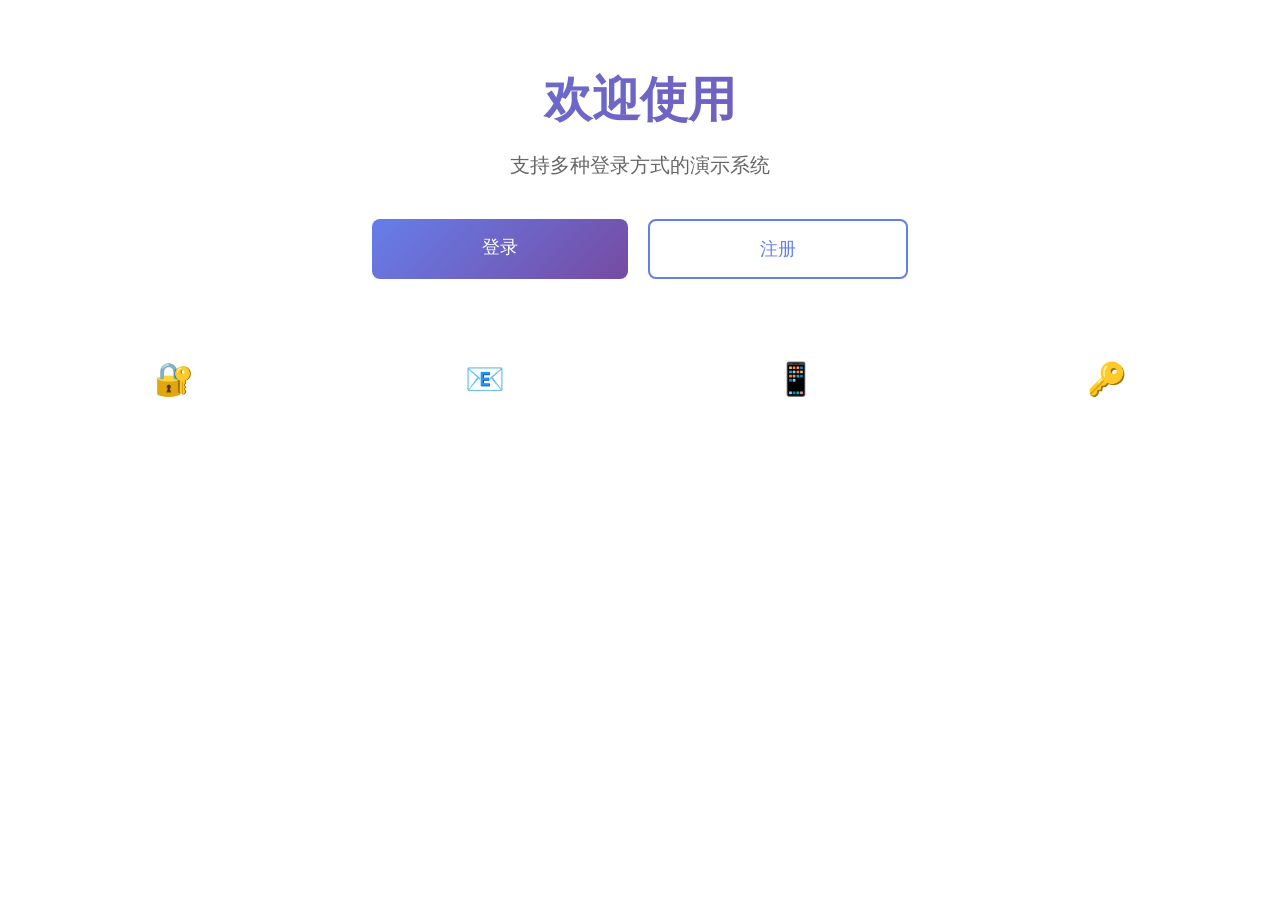
==== frontend/index.html @ c8722289 "refactor: 前端目录结构扁平化 将前端目录结构从嵌套结构简化为扁平化结构，便于开发和部署。  主要变更: - 将templates/下的HTML文件移至frontend根目录 - 将stati" ====
<!DOCTYPE html>
<html lang="zh-CN">
<head>
    <meta charset="UTF-8">
    <meta name="viewport" content="width=device-width, initial-scale=1.0">
    <title>登录演示系统</title>
    <link rel="stylesheet" href="/style.css">
    <style>
        .welcome-container {
            text-align: center;
            padding: 60px 20px;
        }

        .welcome-title {
            font-size: 48px;
            font-weight: bold;
            background: linear-gradient(135deg, #667eea 0%, #764ba2 100%);
            -webkit-background-clip: text;
            -webkit-text-fill-color: transparent;
            background-clip: text;
            margin-bottom: 20px;
        }

        .welcome-subtitle {
            font-size: 20px;
            color: #666;
            margin-bottom: 40px;
        }

        .action-buttons {
            display: flex;
            gap: 20px;
            justify-content: center;
            flex-wrap: wrap;
        }

        .action-btn {
            padding: 16px 48px;
            font-size: 18px;
            border-radius: 8px;
            text-decoration: none;
            transition: all 0.3s;
            min-width: 160px;
        }

        .btn-login {
            background: linear-gradient(135deg, #667eea 0%, #764ba2 100%);
            color: white;
        }

        .btn-login:hover {
            transform: translateY(-2px);
            box-shadow: 0 6px 20px rgba(102, 126, 234, 0.4);
        }

        .btn-register {
            background: white;
            color: #667eea;
            border: 2px solid #667eea;
        }

        .btn-register:hover {
            background: #f8f9ff;
        }

        .features {
            margin-top: 60px;
            display: grid;
            grid-template-columns: repeat(auto-fit, minmax(200px, 1fr));
            gap: 20px;
            text-align: center;
        }

        .feature-item {
            padding: 20px;
            background: rgba(255, 255, 255, 0.1);
            border-radius: 12px;
            border: 1px solid rgba(255, 255, 255, 0.2);
        }

        .feature-icon {
            font-size: 32px;
            margin-bottom: 10px;
        }

        .feature-title {
            font-weight: 600;
            color: white;
            margin-bottom: 8px;
        }

        .feature-desc {
            color: rgba(255, 255, 255, 0.8);
            font-size: 14px;
        }
    </style>
</head>
<body>
    <div class="container welcome-container">
        <div class="welcome-title">欢迎使用</div>
        <div class="welcome-subtitle">支持多种登录方式的演示系统</div>

        <div class="action-buttons">
            <a href="/login.html" class="action-btn btn-login">登录</a>
            <a href="/register.html" class="action-btn btn-register">注册</a>
        </div>

        <div class="features">
            <div class="feature-item">
                <div class="feature-icon">🔐</div>
                <div class="feature-title">密码登录</div>
                <div class="feature-desc">支持用户名/邮箱登录</div>
            </div>
            <div class="feature-item">
                <div class="feature-icon">📧</div>
                <div class="feature-title">邮箱登录</div>
                <div class="feature-desc">验证码快速登录</div>
            </div>
            <div class="feature-item">
                <div class="feature-icon">📱</div>
                <div class="feature-title">手机登录</div>
                <div class="feature-desc">短信验证码登录</div>
            </div>
            <div class="feature-item">
                <div class="feature-icon">🔑</div>
                <div class="feature-title">第三方登录</div>
                <div class="feature-desc">GitHub/Google/微信等</div>
            </div>
        </div>
    </div>
</body>
</html>
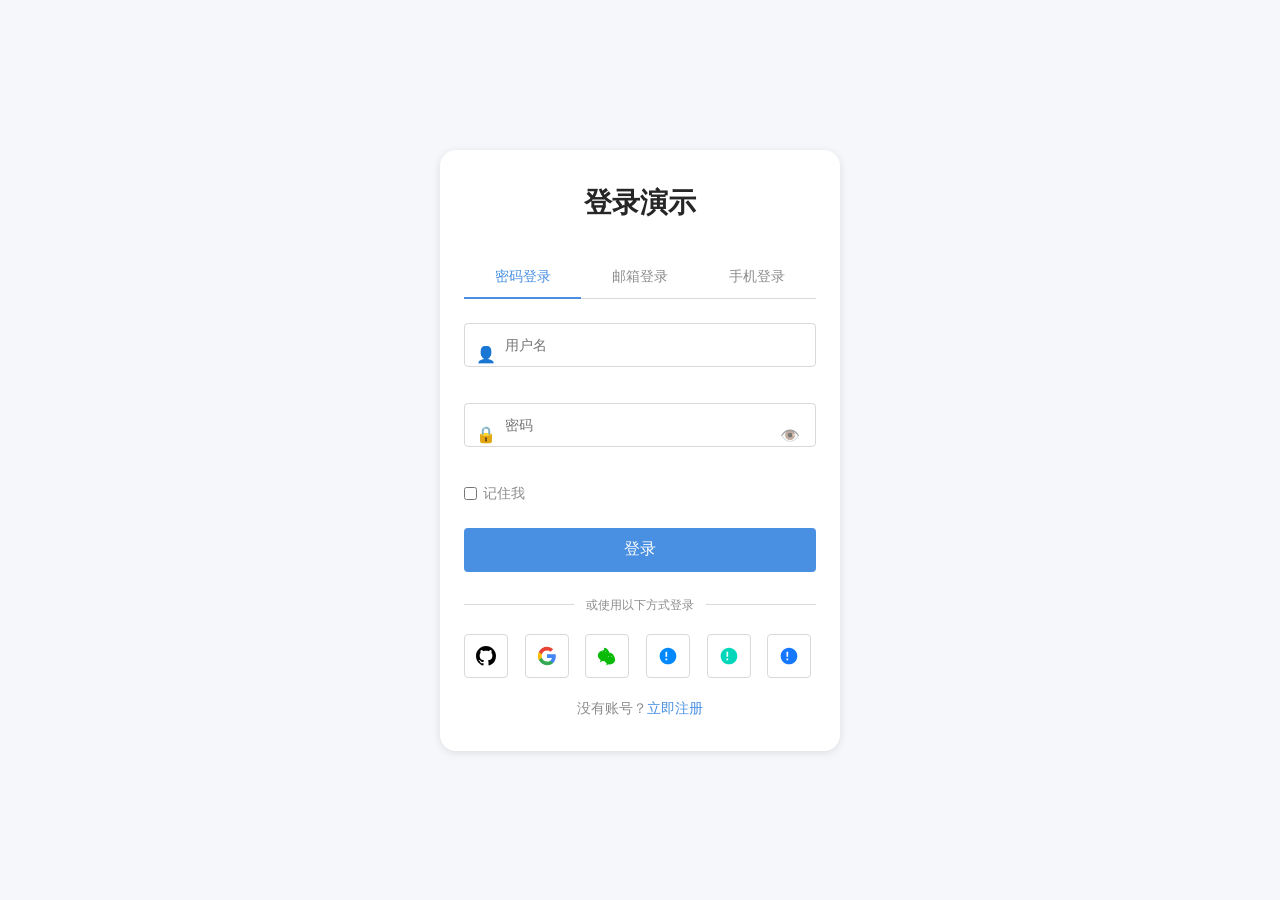
==== commit c24f9875: "feat: 完成前端登录页面实现 - 创建单页应用架构，支持登录/注册/用户中心视图切换 - 实现密码登录、邮箱验证码登录、手机验证码登录 - 支持6种OAuth第三方登录（GitHub/Google" ====
--- a/frontend/index.html
+++ b/frontend/index.html
@@ -2,131 +2,203 @@
 <html lang="zh-CN">
 <head>
     <meta charset="UTF-8">
-    <meta name="viewport" content="width=device-width, initial-scale=1.0">
-    <title>登录演示系统</title>
-    <link rel="stylesheet" href="/style.css">
-    <style>
-        .welcome-container {
-            text-align: center;
-            padding: 60px 20px;
-        }
-
-        .welcome-title {
-            font-size: 48px;
-            font-weight: bold;
-            background: linear-gradient(135deg, #667eea 0%, #764ba2 100%);
-            -webkit-background-clip: text;
-            -webkit-text-fill-color: transparent;
-            background-clip: text;
-            margin-bottom: 20px;
-        }
-
-        .welcome-subtitle {
-            font-size: 20px;
-            color: #666;
-            margin-bottom: 40px;
-        }
-
-        .action-buttons {
-            display: flex;
-            gap: 20px;
-            justify-content: center;
-            flex-wrap: wrap;
-        }
-
-        .action-btn {
-            padding: 16px 48px;
-            font-size: 18px;
-            border-radius: 8px;
-            text-decoration: none;
-            transition: all 0.3s;
-            min-width: 160px;
-        }
-
-        .btn-login {
-            background: linear-gradient(135deg, #667eea 0%, #764ba2 100%);
-            color: white;
-        }
-
-        .btn-login:hover {
-            transform: translateY(-2px);
-            box-shadow: 0 6px 20px rgba(102, 126, 234, 0.4);
-        }
-
-        .btn-register {
-            background: white;
-            color: #667eea;
-            border: 2px solid #667eea;
-        }
-
-        .btn-register:hover {
-            background: #f8f9ff;
-        }
-
-        .features {
-            margin-top: 60px;
-            display: grid;
-            grid-template-columns: repeat(auto-fit, minmax(200px, 1fr));
-            gap: 20px;
-            text-align: center;
-        }
-
-        .feature-item {
-            padding: 20px;
-            background: rgba(255, 255, 255, 0.1);
-            border-radius: 12px;
-            border: 1px solid rgba(255, 255, 255, 0.2);
-        }
-
-        .feature-icon {
-            font-size: 32px;
-            margin-bottom: 10px;
-        }
-
-        .feature-title {
-            font-weight: 600;
-            color: white;
-            margin-bottom: 8px;
-        }
-
-        .feature-desc {
-            color: rgba(255, 255, 255, 0.8);
-            font-size: 14px;
-        }
-    </style>
+    <meta name="viewport" content="width=device-width, initial-scale=1.0, maximum-scale=1.0, user-scalable=no">
+    <title>登录演示 - Login Demo</title>
+    <link rel="stylesheet" href="css/style.css">
 </head>
 <body>
-    <div class="container welcome-container">
-        <div class="welcome-title">欢迎使用</div>
-        <div class="welcome-subtitle">支持多种登录方式的演示系统</div>
-
-        <div class="action-buttons">
-            <a href="/login.html" class="action-btn btn-login">登录</a>
-            <a href="/register.html" class="action-btn btn-register">注册</a>
+    <div class="app-container">
+        <!-- 未登录视图 -->
+        <div id="auth-view" class="view active">
+            <div class="auth-card">
+                <h1 class="app-title">登录演示</h1>
+
+                <!-- 登录表单 -->
+                <div id="login-form" class="form-container">
+                    <!-- 标签页导航 -->
+                    <div class="tab-nav">
+                        <button class="tab-btn active" data-tab="password">密码登录</button>
+                        <button class="tab-btn" data-tab="email">邮箱登录</button>
+                        <button class="tab-btn" data-tab="phone">手机登录</button>
+                    </div>
+
+                    <!-- 密码登录表单 -->
+                    <div class="tab-content active" data-tab="password">
+                        <div class="input-group">
+                            <span class="input-icon">👤</span>
+                            <input type="text" id="login-username" placeholder="用户名" autocomplete="username">
+                            <span class="error-message"></span>
+                        </div>
+                        <div class="input-group">
+                            <span class="input-icon">🔒</span>
+                            <input type="password" id="login-password" placeholder="密码" autocomplete="current-password">
+                            <button type="button" class="toggle-password" tabindex="-1">👁️</button>
+                            <span class="error-message"></span>
+                        </div>
+                        <div class="form-options">
+                            <label class="checkbox">
+                                <input type="checkbox" id="remember-me">
+                                <span>记住我</span>
+                            </label>
+                        </div>
+                        <button type="button" id="btn-login-password" class="btn-primary">登录</button>
+                    </div>
+
+                    <!-- 邮箱验证码登录 -->
+                    <div class="tab-content" data-tab="email">
+                        <div class="input-group">
+                            <span class="input-icon">📧</span>
+                            <input type="email" id="login-email" placeholder="邮箱地址" autocomplete="email">
+                            <span class="error-message"></span>
+                        </div>
+                        <div class="input-group">
+                            <span class="input-icon">🔢</span>
+                            <input type="text" id="login-email-code" placeholder="验证码" maxlength="6">
+                            <button type="button" id="btn-send-email" class="btn-code">发送验证码</button>
+                            <span class="error-message"></span>
+                        </div>
+                        <button type="button" id="btn-login-email" class="btn-primary">登录</button>
+                    </div>
+
+                    <!-- 手机验证码登录 -->
+                    <div class="tab-content" data-tab="phone">
+                        <div class="input-group">
+                            <span class="input-icon">📱</span>
+                            <input type="tel" id="login-phone" placeholder="手机号" maxlength="11" autocomplete="tel">
+                            <span class="error-message"></span>
+                        </div>
+                        <div class="input-group">
+                            <span class="input-icon">🔢</span>
+                            <input type="text" id="login-phone-code" placeholder="验证码" maxlength="6">
+                            <button type="button" id="btn-send-sms" class="btn-code">发送验证码</button>
+                            <span class="error-message"></span>
+                        </div>
+                        <button type="button" id="btn-login-phone" class="btn-primary">登录</button>
+                    </div>
+
+                    <!-- OAuth登录 -->
+                    <div class="oauth-section">
+                        <div class="divider">
+                            <span>或使用以下方式登录</span>
+                        </div>
+                        <div class="oauth-buttons">
+                            <button class="oauth-btn" data-provider="github" title="GitHub">
+                                <svg viewBox="0 0 24 24" width="24" height="24"><path d="M12 0C5.37 0 0 5.37 0 12c0 5.31 3.435 9.795 8.205 11.385.6.105.825-.255.825-.57 0-.285-.015-1.23-.015-2.235-3.015.555-3.795-.735-4.035-1.41-.135-.345-.72-1.41-1.23-1.695-.42-.225-1.02-.78-.015-.795.945-.015 1.62.87 1.845 1.23 1.08 1.815 2.805 1.305 3.495.99.105-.78.42-1.305.765-1.605-2.67-.3-5.46-1.335-5.46-5.925 0-1.305.465-2.385 1.23-3.225-.12-.3-.54-1.53.12-3.18 0 0 1.005-.315 3.3 1.23.96-.27 1.98-.405 3-.405s2.04.135 3 .405c2.295-1.56 3.3-1.23 3.3-1.23.66 1.65.24 2.88.12 3.18.765.84 1.23 1.905 1.23 3.225 0 4.605-2.805 5.625-5.475 5.925.435.375.81 1.095.81 2.22 0 1.605-.015 2.895-.015 3.285 0 .315.225.69.825.57A12.02 12.02 0 0024 12c0-6.63-5.37-12-12-12z"/></svg>
+                            </button>
+                            <button class="oauth-btn" data-provider="google" title="Google">
+                                <svg viewBox="0 0 24 24" width="24" height="24"><path d="M22.56 12.25c0-.78-.07-1.53-.2-2.25H12v4.26h5.92c-.26 1.37-1.04 2.53-2.21 3.31v2.77h3.57c2.08-1.92 3.28-4.74 3.28-8.09z" fill="#4285F4"/><path d="M12 23c2.97 0 5.46-.98 7.28-2.66l-3.57-2.77c-.98.66-2.23 1.06-3.71 1.06-2.86 0-5.29-1.93-6.16-4.53H2.18v2.84C3.99 20.53 7.7 23 12 23z" fill="#34A853"/><path d="M5.84 14.09c-.22-.66-.35-1.36-.35-2.09s.13-1.43.35-2.09V7.07H2.18C1.43 8.55 1 10.22 1 12s.43 3.45 1.18 4.93l2.85-2.22.81-.62z" fill="#FBBC05"/><path d="M12 5.38c1.62 0 3.06.56 4.21 1.64l3.15-3.15C17.45 2.09 14.97 1 12 1 7.7 1 3.99 3.47 2.18 7.07l3.66 2.84c.87-2.6 3.3-4.53 6.16-4.53z" fill="#EA4335"/></svg>
+                            </button>
+                            <button class="oauth-btn" data-provider="wechat" title="微信">
+                                <svg viewBox="0 0 24 24" width="24" height="24"><path d="M8.5 5c-4.14 0-7.5 2.91-7.5 6.5 0 2.21 1.34 4.15 3.37 5.38l-.87 2.62 2.99-1.57c.64.16 1.31.27 2.01.27 4.14 0 7.5-2.91 7.5-6.5S12.64 2 8.5 2v3z" fill="#09BB07"/><path d="M15.5 11c-3.59 0-6.5 2.46-6.5 5.5 0 1.82 1.1 3.42 2.75 4.46l-.75 2.29 2.59-1.36c.55.14 1.13.24 1.74.24 3.59 0 6.5-2.46 6.5-5.5S19.09 8 15.5 8v3z" fill="#09BB07"/><circle cx="6.5" cy="6.5" r="0.5" fill="#fff"/><circle cx="10.5" cy="6.5" r="0.5" fill="#fff"/><circle cx="13.5" cy="12.5" r="0.5" fill="#fff"/><circle cx="17.5" cy="12.5" r="0.5" fill="#fff"/></svg>
+                            </button>
+                            <button class="oauth-btn" data-provider="dingtalk" title="钉钉">
+                                <svg viewBox="0 0 24 24" width="24" height="24"><path d="M12 2C6.48 2 2 6.48 2 12s4.48 10 10 10 10-4.48 10-10S17.52 2 12 2zm-1 15h-2v-2h2v2zm0-4h-2V7h2v6z" fill="#0089FF"/></svg>
+                            </button>
+                            <button class="oauth-btn" data-provider="feishu" title="飞书">
+                                <svg viewBox="0 0 24 24" width="24" height="24"><path d="M12 2C6.48 2 2 6.48 2 12s4.48 10 10 10 10-4.48 10-10S17.52 2 12 2zm-1 15h-2v-2h2v2zm0-4h-2V7h2v6z" fill="#00D6B9"/></svg>
+                            </button>
+                            <button class="oauth-btn" data-provider="alipay" title="支付宝">
+                                <svg viewBox="0 0 24 24" width="24" height="24"><path d="M12 2C6.48 2 2 6.48 2 12s4.48 10 10 10 10-4.48 10-10S17.52 2 12 2zm-1 15h-2v-2h2v2zm0-4h-2V7h2v6z" fill="#1677FF"/></svg>
+                            </button>
+                        </div>
+                    </div>
+
+                    <!-- 注册链接 -->
+                    <div class="register-link">
+                        没有账号？<a href="#" id="link-to-register">立即注册</a>
+                    </div>
+                </div>
+
+                <!-- 注册表单 -->
+                <div id="register-form" class="form-container hidden">
+                    <h2 class="form-title">注册账号</h2>
+
+                    <div class="input-group">
+                        <span class="input-icon">👤</span>
+                        <input type="text" id="reg-username" placeholder="用户名 *" autocomplete="username">
+                        <span class="error-message"></span>
+                    </div>
+                    <div class="input-group">
+                        <span class="input-icon">🔒</span>
+                        <input type="password" id="reg-password" placeholder="密码 *" autocomplete="new-password">
+                        <button type="button" class="toggle-password" tabindex="-1">👁️</button>
+                        <span class="error-message"></span>
+                        <div class="password-strength"></div>
+                    </div>
+                    <div class="input-group">
+                        <span class="input-icon">🔒</span>
+                        <input type="password" id="reg-confirm-password" placeholder="确认密码 *" autocomplete="new-password">
+                        <button type="button" class="toggle-password" tabindex="-1">👁️</button>
+                        <span class="error-message"></span>
+                    </div>
+                    <div class="input-group">
+                        <span class="input-icon">📧</span>
+                        <input type="email" id="reg-email" placeholder="邮箱（可选）" autocomplete="email">
+                        <span class="error-message"></span>
+                    </div>
+                    <div class="input-group">
+                        <span class="input-icon">📱</span>
+                        <input type="tel" id="reg-phone" placeholder="手机号（可选）" maxlength="11" autocomplete="tel">
+                        <span class="error-message"></span>
+                    </div>
+                    <div class="input-group">
+                        <span class="input-icon">✏️</span>
+                        <input type="text" id="reg-nickname" placeholder="昵称（可选）" autocomplete="nickname">
+                        <span class="error-message"></span>
+                    </div>
+
+                    <button type="button" id="btn-register" class="btn-primary">注册</button>
+
+                    <div class="back-link">
+                        已有账号？<a href="#" id="link-to-login">返回登录</a>
+                    </div>
+                </div>
+            </div>
         </div>
 
-        <div class="features">
-            <div class="feature-item">
-                <div class="feature-icon">🔐</div>
-                <div class="feature-title">密码登录</div>
-                <div class="feature-desc">支持用户名/邮箱登录</div>
-            </div>
-            <div class="feature-item">
-                <div class="feature-icon">📧</div>
-                <div class="feature-title">邮箱登录</div>
-                <div class="feature-desc">验证码快速登录</div>
-            </div>
-            <div class="feature-item">
-                <div class="feature-icon">📱</div>
-                <div class="feature-title">手机登录</div>
-                <div class="feature-desc">短信验证码登录</div>
-            </div>
-            <div class="feature-item">
-                <div class="feature-icon">🔑</div>
-                <div class="feature-title">第三方登录</div>
-                <div class="feature-desc">GitHub/Google/微信等</div>
+        <!-- 登录后视图 -->
+        <div id="user-view" class="view">
+            <nav class="navbar">
+                <div class="nav-brand">登录演示</div>
+                <div class="nav-actions">
+                    <img id="nav-avatar" src="data:image/svg+xml,%3Csvg xmlns='http://www.w3.org/2000/svg' viewBox='0 0 24 24'%3E%3Ccircle cx='12' cy='8' r='4' fill='%23ccc'/%3E%3Cpath d='M12 14c-4.42 0-8 1.79-8 4v2h16v-2c0-2.21-3.58-4-8-4z' fill='%23ccc'/%3E%3C/svg%3E" alt="头像" class="nav-avatar">
+                    <button id="btn-logout" class="btn-logout">退出</button>
+                </div>
+            </nav>
+
+            <div class="user-card">
+                <div class="user-header">
+                    <img id="user-avatar" src="data:image/svg+xml,%3Csvg xmlns='http://www.w3.org/2000/svg' viewBox='0 0 24 24'%3E%3Ccircle cx='12' cy='8' r='4' fill='%23ccc'/%3E%3Cpath d='M12 14c-4.42 0-8 1.79-8 4v2h16v-2c0-2.21-3.58-4-8-4z' fill='%23ccc'/%3E%3C/svg%3E" alt="头像" class="user-avatar">
+                    <div class="user-info">
+                        <h2 id="user-nickname">--</h2>
+                        <p id="user-username">@username</p>
+                    </div>
+                </div>
+                <div class="user-details">
+                    <div class="detail-item">
+                        <span class="detail-label">邮箱</span>
+                        <span id="user-email" class="detail-value">--</span>
+                    </div>
+                    <div class="detail-item">
+                        <span class="detail-label">手机号</span>
+                        <span id="user-phone" class="detail-value">--</span>
+                    </div>
+                    <div class="detail-item">
+                        <span class="detail-label">注册时间</span>
+                        <span id="user-created" class="detail-value">--</span>
+                    </div>
+                </div>
             </div>
         </div>
     </div>
+
+    <!-- Toast容器 -->
+    <div id="toast-container"></div>
+
+    <script src="js/config.js"></script>
+    <script src="js/utils.js"></script>
+    <script src="js/auth.js"></script>
+    <script src="js/user.js"></script>
+    <script src="js/main.js"></script>
 </body>
 </html>
--- a/frontend/css/style.css
+++ b/frontend/css/style.css
@@ -0,0 +1,637 @@
+/* 全局样式 */
+* {
+    margin: 0;
+    padding: 0;
+    box-sizing: border-box;
+}
+
+:root {
+    --bg-color: #f5f7fa;
+    --card-bg: #ffffff;
+    --primary-color: #4a90e2;
+    --primary-hover: #357abd;
+    --success-color: #52c41a;
+    --error-color: #f5222d;
+    --text-primary: #262626;
+    --text-secondary: #8c8c8c;
+    --border-color: #d9d9d9;
+    --shadow: 0 2px 8px rgba(0, 0, 0, 0.1);
+    --radius: 4px;
+    --card-radius: 16px;
+}
+
+body {
+    font-family: -apple-system, BlinkMacSystemFont, 'Segoe UI', 'PingFang SC', 'Hiragino Sans GB',
+        'Microsoft YaHei', 'Helvetica Neue', Helvetica, Arial, sans-serif;
+    background-color: var(--bg-color);
+    color: var(--text-primary);
+    min-height: 100vh;
+    line-height: 1.5;
+}
+
+/* 视图切换 */
+.view {
+    display: none;
+    opacity: 0;
+    transition: opacity 0.3s ease;
+}
+
+.view.active {
+    display: block;
+    opacity: 1;
+}
+
+/* 应用容器 */
+.app-container {
+    min-height: 100vh;
+    display: flex;
+    flex-direction: column;
+}
+
+/* 认证视图 */
+#auth-view {
+    display: flex;
+    align-items: center;
+    justify-content: center;
+    padding: 20px;
+    min-height: 100vh;
+}
+
+/* 认证卡片 */
+.auth-card {
+    background: var(--card-bg);
+    border-radius: var(--card-radius);
+    box-shadow: var(--shadow);
+    width: 100%;
+    max-width: 400px;
+    padding: 32px 24px;
+}
+
+.app-title {
+    text-align: center;
+    font-size: 28px;
+    font-weight: 600;
+    margin-bottom: 32px;
+    color: var(--text-primary);
+}
+
+/* 表单容器 */
+.form-container {
+    animation: fadeIn 0.3s ease;
+}
+
+@keyframes fadeIn {
+    from {
+        opacity: 0;
+        transform: translateY(-10px);
+    }
+    to {
+        opacity: 1;
+        transform: translateY(0);
+    }
+}
+
+.form-container.hidden {
+    display: none;
+}
+
+.form-title {
+    font-size: 20px;
+    font-weight: 600;
+    margin-bottom: 24px;
+    color: var(--text-primary);
+}
+
+/* 标签页导航 */
+.tab-nav {
+    display: flex;
+    border-bottom: 1px solid var(--border-color);
+    margin-bottom: 24px;
+}
+
+.tab-btn {
+    flex: 1;
+    padding: 12px 16px;
+    background: none;
+    border: none;
+    cursor: pointer;
+    font-size: 14px;
+    color: var(--text-secondary);
+    position: relative;
+    transition: color 0.2s ease;
+}
+
+.tab-btn:hover {
+    color: var(--primary-color);
+}
+
+.tab-btn.active {
+    color: var(--primary-color);
+    font-weight: 500;
+}
+
+.tab-btn.active::after {
+    content: '';
+    position: absolute;
+    bottom: -1px;
+    left: 0;
+    right: 0;
+    height: 2px;
+    background: var(--primary-color);
+}
+
+/* 标签页内容 */
+.tab-content {
+    display: none;
+}
+
+.tab-content.active {
+    display: block;
+}
+
+/* 输入框组 */
+.input-group {
+    position: relative;
+    margin-bottom: 16px;
+}
+
+.input-icon {
+    position: absolute;
+    left: 12px;
+    top: 50%;
+    transform: translateY(-50%);
+    font-size: 16px;
+    z-index: 1;
+}
+
+.input-group input {
+    width: 100%;
+    height: 44px;
+    padding: 0 40px 0 40px;
+    border: 1px solid var(--border-color);
+    border-radius: var(--radius);
+    font-size: 14px;
+    transition: border-color 0.2s ease;
+    outline: none;
+}
+
+.input-group input:focus {
+    border-color: var(--primary-color);
+}
+
+.input-group input.error {
+    border-color: var(--error-color);
+}
+
+.error-message {
+    display: block;
+    font-size: 12px;
+    color: var(--error-color);
+    margin-top: 4px;
+    min-height: 16px;
+}
+
+.toggle-password {
+    position: absolute;
+    right: 12px;
+    top: 50%;
+    transform: translateY(-50%);
+    background: none;
+    border: none;
+    cursor: pointer;
+    font-size: 16px;
+    padding: 4px;
+    opacity: 0.6;
+    transition: opacity 0.2s ease;
+}
+
+.toggle-password:hover {
+    opacity: 1;
+}
+
+.btn-code {
+    position: absolute;
+    right: 4px;
+    top: 50%;
+    transform: translateY(-50%);
+    background: none;
+    border: 1px solid var(--primary-color);
+    color: var(--primary-color);
+    padding: 6px 12px;
+    border-radius: var(--radius);
+    font-size: 12px;
+    cursor: pointer;
+    transition: all 0.2s ease;
+}
+
+.btn-code:hover:not(:disabled) {
+    background: var(--primary-color);
+    color: white;
+}
+
+.btn-code:disabled {
+    border-color: var(--border-color);
+    color: var(--text-secondary);
+    cursor: not-allowed;
+}
+
+/* 表单选项 */
+.form-options {
+    display: flex;
+    justify-content: space-between;
+    align-items: center;
+    margin-bottom: 16px;
+}
+
+.checkbox {
+    display: flex;
+    align-items: center;
+    cursor: pointer;
+    font-size: 14px;
+    color: var(--text-secondary);
+}
+
+.checkbox input {
+    margin-right: 6px;
+    cursor: pointer;
+}
+
+/* 密码强度 */
+.password-strength {
+    margin-top: 4px;
+    height: 4px;
+    background: var(--border-color);
+    border-radius: 2px;
+    overflow: hidden;
+}
+
+.password-strength.weak {
+    background: linear-gradient(to right, var(--error-color) 33%, var(--border-color) 33%);
+}
+
+.password-strength.medium {
+    background: linear-gradient(to right, var(--error-color) 33%, #faad14 33%, #faad14 66%, var(--border-color) 66%);
+}
+
+.password-strength.strong {
+    background: var(--success-color);
+}
+
+/* 按钮 */
+.btn-primary {
+    width: 100%;
+    height: 44px;
+    background: var(--primary-color);
+    color: white;
+    border: none;
+    border-radius: var(--radius);
+    font-size: 16px;
+    font-weight: 500;
+    cursor: pointer;
+    transition: background-color 0.2s ease;
+    margin-top: 8px;
+}
+
+.btn-primary:hover:not(:disabled) {
+    background: var(--primary-hover);
+}
+
+.btn-primary:disabled {
+    background: var(--border-color);
+    cursor: not-allowed;
+}
+
+/* OAuth登录 */
+.oauth-section {
+    margin-top: 24px;
+}
+
+.divider {
+    display: flex;
+    align-items: center;
+    margin: 20px 0;
+}
+
+.divider::before,
+.divider::after {
+    content: '';
+    flex: 1;
+    height: 1px;
+    background: var(--border-color);
+}
+
+.divider span {
+    padding: 0 12px;
+    font-size: 12px;
+    color: var(--text-secondary);
+}
+
+.oauth-buttons {
+    display: grid;
+    grid-template-columns: repeat(6, 1fr);
+    gap: 12px;
+}
+
+.oauth-btn {
+    width: 44px;
+    height: 44px;
+    border: 1px solid var(--border-color);
+    border-radius: var(--radius);
+    background: white;
+    cursor: pointer;
+    display: flex;
+    align-items: center;
+    justify-content: center;
+    transition: all 0.2s ease;
+}
+
+.oauth-btn:hover {
+    border-color: var(--primary-color);
+    transform: translateY(-2px);
+}
+
+.oauth-btn svg {
+    width: 20px;
+    height: 20px;
+}
+
+/* 注册链接 */
+.register-link,
+.back-link {
+    text-align: center;
+    margin-top: 20px;
+    font-size: 14px;
+    color: var(--text-secondary);
+}
+
+.register-link a,
+.back-link a {
+    color: var(--primary-color);
+    text-decoration: none;
+}
+
+.register-link a:hover,
+.back-link a:hover {
+    text-decoration: underline;
+}
+
+/* 用户视图 */
+#user-view {
+    display: none;
+    min-height: 100vh;
+    background: var(--bg-color);
+}
+
+#user-view.active {
+    display: block;
+}
+
+/* 导航栏 */
+.navbar {
+    background: var(--card-bg);
+    box-shadow: 0 2px 4px rgba(0, 0, 0, 0.05);
+    padding: 16px 24px;
+    display: flex;
+    justify-content: space-between;
+    align-items: center;
+}
+
+.nav-brand {
+    font-size: 18px;
+    font-weight: 600;
+    color: var(--text-primary);
+}
+
+.nav-actions {
+    display: flex;
+    align-items: center;
+    gap: 16px;
+}
+
+.nav-avatar {
+    width: 36px;
+    height: 36px;
+    border-radius: 50%;
+    object-fit: cover;
+}
+
+.btn-logout {
+    padding: 8px 16px;
+    background: none;
+    border: 1px solid var(--border-color);
+    border-radius: var(--radius);
+    color: var(--text-secondary);
+    font-size: 14px;
+    cursor: pointer;
+    transition: all 0.2s ease;
+}
+
+.btn-logout:hover {
+    border-color: var(--error-color);
+    color: var(--error-color);
+}
+
+/* 用户卡片 */
+.user-card {
+    max-width: 500px;
+    margin: 40px auto;
+    background: var(--card-bg);
+    border-radius: var(--card-radius);
+    box-shadow: var(--shadow);
+    padding: 32px 24px;
+}
+
+.user-header {
+    display: flex;
+    align-items: center;
+    gap: 20px;
+    padding-bottom: 24px;
+    border-bottom: 1px solid var(--border-color);
+    margin-bottom: 24px;
+}
+
+.user-avatar {
+    width: 80px;
+    height: 80px;
+    border-radius: 50%;
+    object-fit: cover;
+}
+
+.user-info h2 {
+    font-size: 24px;
+    font-weight: 600;
+    margin-bottom: 4px;
+}
+
+.user-info p {
+    color: var(--text-secondary);
+    font-size: 14px;
+}
+
+.user-details {
+    display: flex;
+    flex-direction: column;
+    gap: 16px;
+}
+
+.detail-item {
+    display: flex;
+    justify-content: space-between;
+    align-items: center;
+}
+
+.detail-label {
+    font-size: 14px;
+    color: var(--text-secondary);
+}
+
+.detail-value {
+    font-size: 14px;
+    font-weight: 500;
+    color: var(--text-primary);
+}
+
+/* Toast */
+#toast-container {
+    position: fixed;
+    top: 20px;
+    left: 50%;
+    transform: translateX(-50%);
+    z-index: 1000;
+}
+
+.toast {
+    display: flex;
+    align-items: center;
+    gap: 12px;
+    min-width: 300px;
+    max-width: 90vw;
+    padding: 16px 20px;
+    background: var(--card-bg);
+    border-radius: 8px;
+    box-shadow: 0 4px 12px rgba(0, 0, 0, 0.15);
+    margin-bottom: 12px;
+    animation: toastIn 0.3s ease;
+}
+
+@keyframes toastIn {
+    from {
+        opacity: 0;
+        transform: translateY(-20px);
+    }
+    to {
+        opacity: 1;
+        transform: translateY(0);
+    }
+}
+
+.toast.hiding {
+    animation: toastOut 0.3s ease forwards;
+}
+
+@keyframes toastOut {
+    to {
+        opacity: 0;
+        transform: translateY(-20px);
+    }
+}
+
+.toast-icon {
+    font-size: 20px;
+}
+
+.toast.success .toast-icon {
+    color: var(--success-color);
+}
+
+.toast.error .toast-icon {
+    color: var(--error-color);
+}
+
+.toast.loading .toast-icon {
+    animation: spin 1s linear infinite;
+}
+
+@keyframes spin {
+    from {
+        transform: rotate(0deg);
+    }
+    to {
+        transform: rotate(360deg);
+    }
+}
+
+.toast-message {
+    flex: 1;
+    font-size: 14px;
+    color: var(--text-primary);
+}
+
+.toast-close {
+    background: none;
+    border: none;
+    font-size: 18px;
+    color: var(--text-secondary);
+    cursor: pointer;
+    padding: 0;
+    width: 20px;
+    height: 20px;
+    display: flex;
+    align-items: center;
+    justify-content: center;
+}
+
+.toast-close:hover {
+    color: var(--text-primary);
+}
+
+/* 响应式设计 */
+@media (max-width: 767px) {
+    .auth-card {
+        max-width: 100%;
+        border-radius: 12px;
+        padding: 24px 16px;
+    }
+
+    .app-title {
+        font-size: 24px;
+    }
+
+    .input-group input {
+        height: 48px;
+        font-size: 16px;
+    }
+
+    .oauth-buttons {
+        grid-template-columns: repeat(3, 1fr);
+        gap: 8px;
+    }
+
+    .user-card {
+        margin: 20px;
+        padding: 24px 16px;
+    }
+
+    .user-header {
+        flex-direction: column;
+        text-align: center;
+    }
+
+    .detail-item {
+        flex-direction: column;
+        align-items: flex-start;
+        gap: 4px;
+    }
+}
+
+@media (min-width: 768px) and (max-width: 1023px) {
+    .auth-card {
+        max-width: 400px;
+    }
+}
+
+@media (min-width: 1024px) {
+    .auth-card {
+        max-width: 400px;
+    }
+}
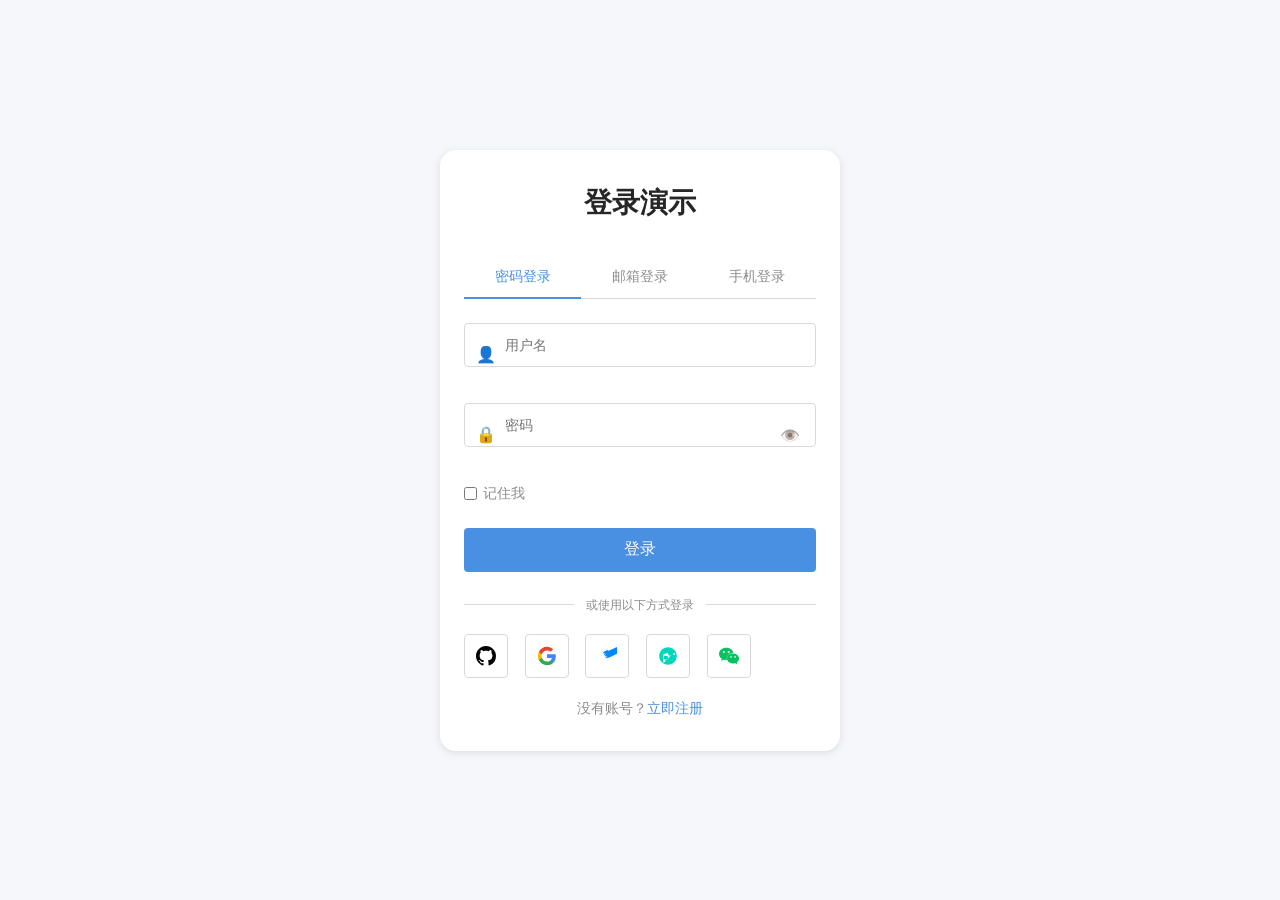
==== commit 09d98e45: "feat: 实现 OAuth 登录后强制绑定邮箱和账号关联功能 前端改动： - 添加邮箱补全模态框（强制绑定，不可跳过） - 调整 OAuth 按钮顺序（微信移到最后） - 更新钉钉和飞书 logo " ====
--- a/frontend/index.html
+++ b/frontend/index.html
@@ -88,17 +88,20 @@
                             <button class="oauth-btn" data-provider="google" title="Google">
                                 <svg viewBox="0 0 24 24" width="24" height="24"><path d="M22.56 12.25c0-.78-.07-1.53-.2-2.25H12v4.26h5.92c-.26 1.37-1.04 2.53-2.21 3.31v2.77h3.57c2.08-1.92 3.28-4.74 3.28-8.09z" fill="#4285F4"/><path d="M12 23c2.97 0 5.46-.98 7.28-2.66l-3.57-2.77c-.98.66-2.23 1.06-3.71 1.06-2.86 0-5.29-1.93-6.16-4.53H2.18v2.84C3.99 20.53 7.7 23 12 23z" fill="#34A853"/><path d="M5.84 14.09c-.22-.66-.35-1.36-.35-2.09s.13-1.43.35-2.09V7.07H2.18C1.43 8.55 1 10.22 1 12s.43 3.45 1.18 4.93l2.85-2.22.81-.62z" fill="#FBBC05"/><path d="M12 5.38c1.62 0 3.06.56 4.21 1.64l3.15-3.15C17.45 2.09 14.97 1 12 1 7.7 1 3.99 3.47 2.18 7.07l3.66 2.84c.87-2.6 3.3-4.53 6.16-4.53z" fill="#EA4335"/></svg>
                             </button>
+                            <button class="oauth-btn" data-provider="dingtalk" title="钉钉">
+                                <svg viewBox="0 0 1024 1024" width="24" height="24">
+                                    <path fill="#0089FF" d="M868.7 332.1c-4.7-3-9.7-5.3-14.9-6.9-1.9-0.6-3.9-1-5.9-1.3-0.5-0.1-1.1-0.2-1.6-0.2-2.4-0.3-4.9-0.5-7.4-0.5-30.7 0-58.3 12.8-78.1 33.4-5.2 5.4-9.8 11.4-13.6 17.9-0.2 0.3-0.4 0.7-0.6 1-0.4 0.8-0.9 1.6-1.3 2.4-0.1 0.2-0.2 0.4-0.3 0.6-1.4 3-2.6 6.1-3.6 9.3-0.2 0.7-0.4 1.4-0.6 2.1-0.7 2.7-1.2 5.5-1.5 8.3 0 0.2-0.1 0.5-0.1 0.7-0.2 2.3-0.3 4.6-0.3 7 0 46.7 37.9 84.6 84.6 84.6 2.4 0 4.7-0.1 7-0.3 0.2 0 0.5-0.1 0.7-0.1 2.8-0.3 5.6-0.8 8.3-1.5 0.7-0.2 1.4-0.4 2.1-0.6 3.2-1 6.3-2.2 9.3-3.6 0.2-0.1 0.4-0.2 0.6-0.3 0.8-0.4 1.6-0.9 2.4-1.3 0.3-0.2 0.7-0.4 1-0.6 6.5-3.8 12.5-8.4 17.9-13.6 20.6-19.8 33.4-47.4 33.4-78.1 0-2.5-0.2-4.9-0.5-7.4-0.1-0.5-0.1-1.1-0.2-1.6-0.3-2-0.7-4-1.3-5.9-1.6-5.2-3.9-10.2-6.9-14.9z m-270.6-86.5l-58.1-26.2-11.1-25.1c-1.6-3.6-5.8-5.3-9.5-3.8l-37.2 15.3c-3.7 1.5-5.5 5.7-4 9.4l10.4 25.9-55.8 29.1-10.4-25.9c-1.4-3.7-5.5-5.5-9.2-4.1l-37.9 14.2c-3.7 1.4-5.6 5.5-4.2 9.2l9.4 26.3-66.7 38.1c-5.8 3.3-7.8 10.7-4.5 16.5l16.6 29c3.3 5.8 10.7 7.8 16.5 4.5l66.7-38.1 14.1 31.8-66.7 38.1c-5.8 3.3-7.8 10.7-4.5 16.5l16.6 29c3.3 5.8 10.7 7.8 16.5 4.5l66.7-38.1 14.1 31.8-66.7 38.1c-5.8 3.3-7.8 10.7-4.5 16.5l16.6 29c3.3 5.8 10.7 7.8 16.5 4.5l66.7-38.1 14.1 31.8-66.7 38.1c-5.8 3.3-7.8 10.7-4.5 16.5l16.6 29c3.3 5.8 10.7 7.8 16.5 4.5l66.7-38.1 13.7 30.9 37.2-15.3 27.5-10.9 37.9-14.2 27.5-11.4 37.2-16.6 27.5-12.2 37.2-17.5 27.5-13 37.2-18.8 27.5-13.7 37.2-19.7 27.5-14.2 37.2-20.2 27.5-14.4 37.2-20.4 27.5-14.4 37.2-20.2 27.5-14.2 37.2-19.7 27.5-13.7 37.2-18.8 27.5-13 37.2-17.5 27.5-12.2 37.2-16.6 27.5-11.4 37.9-14.2 27.5-10.9 37.2-15.3 13.7-30.9-66.7 38.1c-5.8 3.3-13.2 1.3-16.5-4.5l-16.6-29c-3.3-5.8-1.3-13.2 4.5-16.5l66.7-38.1-14.1-31.8-66.7 38.1c-5.8 3.3-13.2 1.3-16.5-4.5l-16.6-29c-3.3-5.8-1.3-13.2 4.5-16.5l66.7-38.1-14.1-31.8-66.7 38.1c-5.8 3.3-13.2 1.3-16.5-4.5l-16.6-29c-3.3-5.8-1.3-13.2 4.5-16.5l66.7-38.1-16.6-29c-3.3-5.8-1.3-13.2 4.5-16.5l66.7-38.1-26.3-9.4c-3.7-1.4-5.6-5.5-4.2-9.2l14.2-37.9c1.4-3.7 5.5-5.6 9.2-4.2l25.9 10.4-29.1-55.8-25.9-10.4c-3.7-1.4-7.9 0.4-9.4 4l-15.3 37.2c-1.5 3.7 0.2 7.9 3.8 9.5l25.1 11.1 26.2 58.1z"/>
+                                </svg>
+                            </button>
+                            <button class="oauth-btn" data-provider="feishu" title="飞书">
+                                <svg viewBox="0 0 1024 1024" width="24" height="24">
+                                    <path fill="#00D6B9" d="M775.05 373.9c3.8-4.7 8.3-8.9 13.5-12.3 2.9-1.9 6-3.5 9.2-4.8 0.8-0.3 1.7-0.6 2.5-0.9 2.7-0.9 5.5-1.5 8.3-1.8 1.2-0.1 2.4-0.2 3.7-0.2 18.1 0 34.6 7.6 46.4 19.7 3.2 3.3 6 7 8.2 11.1 0.3 0.6 0.6 1.2 0.9 1.8 1.2 2.6 2.2 5.3 2.9 8.1 0.1 0.6 0.3 1.2 0.4 1.8 0.6 3.1 1 6.3 1 9.6 0 28.9-23.5 52.4-52.4 52.4-1.3 0-2.6-0.1-3.8-0.2-0.6-0.1-1.2-0.2-1.8-0.3-2.8-0.5-5.6-1.3-8.2-2.3-0.6-0.2-1.2-0.5-1.8-0.7-3.9-1.7-7.5-4-10.8-6.7-0.5-0.4-1.1-0.9-1.6-1.3-2.7-2.4-5.1-5.1-7.1-8.1-0.4-0.6-0.8-1.3-1.2-2-1.8-3.2-3.1-6.6-4-10.3-0.2-0.7-0.3-1.4-0.4-2.1-0.4-3-0.6-6.1-0.6-9.3 0-5.3 0.8-10.4 2.3-15.2 0.3-1 0.7-2 1.1-2.9 0.8-1.9 1.8-3.8 2.9-5.6 0.4-0.6 0.8-1.3 1.2-1.9 1.9-2.7 4-5.2 6.4-7.4 0.6-0.5 1.2-1 1.8-1.5zM512 64C264.6 64 64 264.6 64 512s200.6 448 448 448 448-200.6 448-448S759.4 64 512 64z m188.5 360.9l-243.9 289.5c-5.8 6.9-15.3 9.3-23.7 6l-140.1-56c-8.4-3.4-12.9-12.6-10.4-21.3l36.7-125.2c2.5-8.7 10.8-14.1 19.8-13.3l133.1 11.3c9 0.8 16.6 7.2 18.8 16l26.8 108.6c2.2 8.8-3 17.8-11.5 20.4l-122.2 37c-8.5 2.6-13.8 11.4-11.8 20.1l16.6 73.4c2 8.7-3.4 17.5-11.9 20.1l-96.8 29.3c-8.5 2.6-17.6-2.2-20.4-10.6L273.5 445.1c-2.8-8.4 1.6-17.5 9.8-20.7l193.2-72.3c8.2-3.1 17.4 0.9 20.9 8.9l55.1 128.5c3.5 8 13 11.9 21.2 8.8l126.1-47.2c8.2-3.1 17.4 0.9 20.9 8.9l18.9 44.2c3.5 8 13 11.9 21.2 8.8l9.5-3.6c8.2-3.1 17.4 0.9 20.9 8.9z"/>
+                                </svg>
+                            </button>
                             <button class="oauth-btn" data-provider="wechat" title="微信">
-                                <svg viewBox="0 0 24 24" width="24" height="24"><path d="M8.5 5c-4.14 0-7.5 2.91-7.5 6.5 0 2.21 1.34 4.15 3.37 5.38l-.87 2.62 2.99-1.57c.64.16 1.31.27 2.01.27 4.14 0 7.5-2.91 7.5-6.5S12.64 2 8.5 2v3z" fill="#09BB07"/><path d="M15.5 11c-3.59 0-6.5 2.46-6.5 5.5 0 1.82 1.1 3.42 2.75 4.46l-.75 2.29 2.59-1.36c.55.14 1.13.24 1.74.24 3.59 0 6.5-2.46 6.5-5.5S19.09 8 15.5 8v3z" fill="#09BB07"/><circle cx="6.5" cy="6.5" r="0.5" fill="#fff"/><circle cx="10.5" cy="6.5" r="0.5" fill="#fff"/><circle cx="13.5" cy="12.5" r="0.5" fill="#fff"/><circle cx="17.5" cy="12.5" r="0.5" fill="#fff"/></svg>
-                            </button>
-                            <button class="oauth-btn" data-provider="dingtalk" title="钉钉">
-                                <svg viewBox="0 0 24 24" width="24" height="24"><path d="M12 2C6.48 2 2 6.48 2 12s4.48 10 10 10 10-4.48 10-10S17.52 2 12 2zm-1 15h-2v-2h2v2zm0-4h-2V7h2v6z" fill="#0089FF"/></svg>
-                            </button>
-                            <button class="oauth-btn" data-provider="feishu" title="飞书">
-                                <svg viewBox="0 0 24 24" width="24" height="24"><path d="M12 2C6.48 2 2 6.48 2 12s4.48 10 10 10 10-4.48 10-10S17.52 2 12 2zm-1 15h-2v-2h2v2zm0-4h-2V7h2v6z" fill="#00D6B9"/></svg>
-                            </button>
-                            <button class="oauth-btn" data-provider="alipay" title="支付宝">
-                                <svg viewBox="0 0 24 24" width="24" height="24"><path d="M12 2C6.48 2 2 6.48 2 12s4.48 10 10 10 10-4.48 10-10S17.52 2 12 2zm-1 15h-2v-2h2v2zm0-4h-2V7h2v6z" fill="#1677FF"/></svg>
+                                <svg viewBox="0 0 24 24" width="24" height="24">
+                                    <path fill="#07C160" d="M8.691 2.188C3.891 2.188 0 5.476 0 9.53c0 2.212 1.17 4.203 3.002 5.55a.59.59 0 01.213.665l-.39 1.48c-.019.07-.048.141-.048.213 0 .163.13.295.29.295a.326.326 0 00.167-.054l1.903-1.114a.864.864 0 01.717-.098 10.16 10.16 0 002.837.403c.276 0 .543-.027.811-.05-.857-2.578.157-4.972 1.932-6.446 1.703-1.415 3.882-1.98 5.853-1.838-.576-3.583-3.896-6.348-7.994-6.348zM5.785 5.991c.642 0 1.162.529 1.162 1.18a1.17 1.17 0 01-1.162 1.178A1.17 1.17 0 014.623 7.17c0-.651.52-1.18 1.162-1.18zm5.813 0c.642 0 1.162.529 1.162 1.18a1.17 1.17 0 01-1.162 1.178 1.17 1.17 0 01-1.162-1.178c0-.651.52-1.18 1.162-1.18zm5.34 2.867c-1.797-.052-3.746.512-5.28 1.786-1.72 1.428-2.687 3.72-1.78 6.22.942 2.453 3.666 4.229 6.884 4.229.826 0 1.622-.12 2.361-.336a.722.722 0 01.598.082l1.584.926a.272.272 0 00.14.047c.134 0 .24-.111.24-.247 0-.06-.023-.12-.038-.177l-.327-1.233a.582.582 0 01-.023-.156.49.49 0 01.201-.398C23.024 18.48 24 16.82 24 14.98c0-3.21-2.931-5.837-6.656-6.088V8.89c-.135-.01-.27-.027-.407-.03zm-2.53 3.274c.535 0 .969.44.969.982a.976.976 0 01-.969.983.976.976 0 01-.969-.983c0-.542.434-.982.97-.982zm4.844 0c.535 0 .969.44.969.982a.976.976 0 01-.969.983.976.976 0 01-.969-.983c0-.542.434-.982.969-.982z"/>
+                                </svg>
                             </button>
                         </div>
                     </div>
@@ -143,7 +146,7 @@
                     </div>
                     <div class="input-group">
                         <span class="input-icon">✏️</span>
-                        <input type="text" id="reg-nickname" placeholder="昵称（可选）" autocomplete="nickname">
+                        <input type="text" id="reg-nickname" placeholder="昵称 *" autocomplete="nickname">
                         <span class="error-message"></span>
                     </div>
 
@@ -166,28 +169,57 @@
                 </div>
             </nav>
 
-            <div class="user-card">
-                <div class="user-header">
-                    <img id="user-avatar" src="data:image/svg+xml,%3Csvg xmlns='http://www.w3.org/2000/svg' viewBox='0 0 24 24'%3E%3Ccircle cx='12' cy='8' r='4' fill='%23ccc'/%3E%3Cpath d='M12 14c-4.42 0-8 1.79-8 4v2h16v-2c0-2.21-3.58-4-8-4z' fill='%23ccc'/%3E%3C/svg%3E" alt="头像" class="user-avatar">
-                    <div class="user-info">
-                        <h2 id="user-nickname">--</h2>
-                        <p id="user-username">@username</p>
-                    </div>
-                </div>
-                <div class="user-details">
-                    <div class="detail-item">
-                        <span class="detail-label">邮箱</span>
-                        <span id="user-email" class="detail-value">--</span>
-                    </div>
-                    <div class="detail-item">
-                        <span class="detail-label">手机号</span>
-                        <span id="user-phone" class="detail-value">--</span>
-                    </div>
-                    <div class="detail-item">
-                        <span class="detail-label">注册时间</span>
-                        <span id="user-created" class="detail-value">--</span>
-                    </div>
-                </div>
+            <div class="user-content">
+                <div class="user-card">
+                    <div class="user-header">
+                        <img id="user-avatar" src="data:image/svg+xml,%3Csvg xmlns='http://www.w3.org/2000/svg' viewBox='0 0 24 24'%3E%3Ccircle cx='12' cy='8' r='4' fill='%23ccc'/%3E%3Cpath d='M12 14c-4.42 0-8 1.79-8 4v2h16v-2c0-2.21-3.58-4-8-4z' fill='%23ccc'/%3E%3C/svg%3E" alt="头像" class="user-avatar">
+                        <div class="user-info">
+                            <h2 id="user-nickname">--</h2>
+                            <p id="user-username">@username</p>
+                        </div>
+                    </div>
+                    <div class="user-details">
+                        <div class="detail-item">
+                            <span class="detail-label">邮箱</span>
+                            <span id="user-email" class="detail-value">--</span>
+                        </div>
+                        <div class="detail-item">
+                            <span class="detail-label">手机号</span>
+                            <span id="user-phone" class="detail-value">--</span>
+                        </div>
+                        <div class="detail-item">
+                            <span class="detail-label">注册时间</span>
+                            <span id="user-created" class="detail-value">--</span>
+                        </div>
+                    </div>
+                </div>
+            </div>
+        </div>
+    </div>
+
+    <!-- 邮箱补全模态框 -->
+    <div id="email-completion-modal" class="modal hidden">
+        <div class="modal-overlay"></div>
+        <div class="modal-content">
+            <div class="modal-header">
+                <h2>绑定邮箱</h2>
+            </div>
+            <div class="modal-body">
+                <p class="modal-desc">为了保障您的账号安全，请绑定邮箱地址。如果该邮箱已有账号，系统会自动关联。</p>
+                <div class="input-group">
+                    <span class="input-icon">📧</span>
+                    <input type="email" id="completion-email" placeholder="请输入邮箱地址" autocomplete="email">
+                    <span class="error-message"></span>
+                </div>
+                <div class="input-group">
+                    <span class="input-icon">🔢</span>
+                    <input type="text" id="completion-email-code" placeholder="请输入验证码" maxlength="6">
+                    <button type="button" id="btn-send-completion-email" class="btn-code">发送验证码</button>
+                    <span class="error-message"></span>
+                </div>
+            </div>
+            <div class="modal-footer">
+                <button type="button" id="btn-submit-completion-email" class="btn-primary">绑定邮箱</button>
             </div>
         </div>
     </div>
--- a/frontend/css/style.css
+++ b/frontend/css/style.css
@@ -27,6 +27,7 @@
     color: var(--text-primary);
     min-height: 100vh;
     line-height: 1.5;
+    overflow-x: hidden;
 }
 
 /* 视图切换 */
@@ -34,11 +35,14 @@
     display: none;
     opacity: 0;
     transition: opacity 0.3s ease;
+    width: 100%;
 }
 
 .view.active {
-    display: block;
+    display: flex;
+    flex-direction: column;
     opacity: 1;
+    min-height: 100vh;
 }
 
 /* 应用容器 */
@@ -50,11 +54,9 @@
 
 /* 认证视图 */
 #auth-view {
-    display: flex;
     align-items: center;
     justify-content: center;
     padding: 20px;
-    min-height: 100vh;
 }
 
 /* 认证卡片 */
@@ -377,20 +379,17 @@
 
 /* 用户视图 */
 #user-view {
-    display: none;
-    min-height: 100vh;
     background: var(--bg-color);
-}
-
-#user-view.active {
-    display: block;
+    padding: 20px;
+    overflow-y: auto;
 }
 
 /* 导航栏 */
 .navbar {
+    flex-shrink: 0;
     background: var(--card-bg);
     box-shadow: 0 2px 4px rgba(0, 0, 0, 0.05);
-    padding: 16px 24px;
+    padding: 12px 20px;
     display: flex;
     justify-content: space-between;
     align-items: center;
@@ -431,34 +430,43 @@
     color: var(--error-color);
 }
 
+/* 用户内容容器 */
+.user-content {
+    flex: 1;
+    display: flex;
+    flex-direction: column;
+    width: 100%;
+}
+
 /* 用户卡片 */
 .user-card {
     max-width: 500px;
-    margin: 40px auto;
+    width: 100%;
+    margin: 20px auto;
     background: var(--card-bg);
     border-radius: var(--card-radius);
     box-shadow: var(--shadow);
-    padding: 32px 24px;
+    padding: 24px 20px;
 }
 
 .user-header {
     display: flex;
     align-items: center;
-    gap: 20px;
-    padding-bottom: 24px;
+    gap: 16px;
+    padding-bottom: 20px;
     border-bottom: 1px solid var(--border-color);
-    margin-bottom: 24px;
+    margin-bottom: 20px;
 }
 
 .user-avatar {
-    width: 80px;
-    height: 80px;
+    width: 64px;
+    height: 64px;
     border-radius: 50%;
     object-fit: cover;
 }
 
 .user-info h2 {
-    font-size: 24px;
+    font-size: 20px;
     font-weight: 600;
     margin-bottom: 4px;
 }
@@ -471,7 +479,7 @@
 .user-details {
     display: flex;
     flex-direction: column;
-    gap: 16px;
+    gap: 12px;
 }
 
 .detail-item {
@@ -608,8 +616,7 @@
     }
 
     .user-card {
-        margin: 20px;
-        padding: 24px 16px;
+        padding: 20px 16px;
     }
 
     .user-header {
@@ -622,6 +629,15 @@
         align-items: flex-start;
         gap: 4px;
     }
+
+    .user-content {
+        padding: 0 10px;
+    }
+
+    .user-card {
+        margin: 10px auto;
+        padding: 20px 16px;
+    }
 }
 
 @media (min-width: 768px) and (max-width: 1023px) {
@@ -635,3 +651,130 @@
         max-width: 400px;
     }
 }
+
+/* 模态框 */
+.modal {
+    position: fixed;
+    top: 0;
+    left: 0;
+    right: 0;
+    bottom: 0;
+    z-index: 2000;
+    display: flex;
+    align-items: center;
+    justify-content: center;
+}
+
+.modal.hidden {
+    display: none;
+}
+
+.modal-overlay {
+    position: absolute;
+    top: 0;
+    left: 0;
+    right: 0;
+    bottom: 0;
+    background: rgba(0, 0, 0, 0.5);
+}
+
+.modal-content {
+    position: relative;
+    background: var(--card-bg);
+    border-radius: var(--card-radius);
+    box-shadow: 0 8px 24px rgba(0, 0, 0, 0.2);
+    width: 90%;
+    max-width: 420px;
+    max-height: 90vh;
+    overflow-y: auto;
+    animation: modalIn 0.3s ease;
+}
+
+@keyframes modalIn {
+    from {
+        opacity: 0;
+        transform: scale(0.9) translateY(-20px);
+    }
+    to {
+        opacity: 1;
+        transform: scale(1) translateY(0);
+    }
+}
+
+.modal-header {
+    display: flex;
+    justify-content: space-between;
+    align-items: center;
+    padding: 20px 24px;
+    border-bottom: 1px solid var(--border-color);
+}
+
+.modal-header h2 {
+    font-size: 18px;
+    font-weight: 600;
+    color: var(--text-primary);
+}
+
+.modal-close {
+    background: none;
+    border: none;
+    font-size: 24px;
+    color: var(--text-secondary);
+    cursor: pointer;
+    padding: 0;
+    width: 32px;
+    height: 32px;
+    display: flex;
+    align-items: center;
+    justify-content: center;
+    border-radius: var(--radius);
+    transition: all 0.2s ease;
+}
+
+.modal-close:hover {
+    background: var(--bg-color);
+    color: var(--text-primary);
+}
+
+.modal-body {
+    padding: 24px;
+}
+
+.modal-desc {
+    color: var(--text-secondary);
+    font-size: 14px;
+    margin-bottom: 20px;
+}
+
+.modal-body .input-group {
+    margin-bottom: 20px;
+}
+
+.modal-footer {
+    display: flex;
+    justify-content: flex-end;
+    gap: 12px;
+    padding: 16px 24px;
+    border-top: 1px solid var(--border-color);
+}
+
+.btn-secondary {
+    padding: 10px 20px;
+    background: white;
+    color: var(--text-primary);
+    border: 1px solid var(--border-color);
+    border-radius: var(--radius);
+    font-size: 14px;
+    cursor: pointer;
+    transition: all 0.2s ease;
+}
+
+.btn-secondary:hover {
+    border-color: var(--primary-color);
+    color: var(--primary-color);
+}
+
+.modal-footer .btn-primary {
+    width: auto;
+    margin-top: 0;
+}
